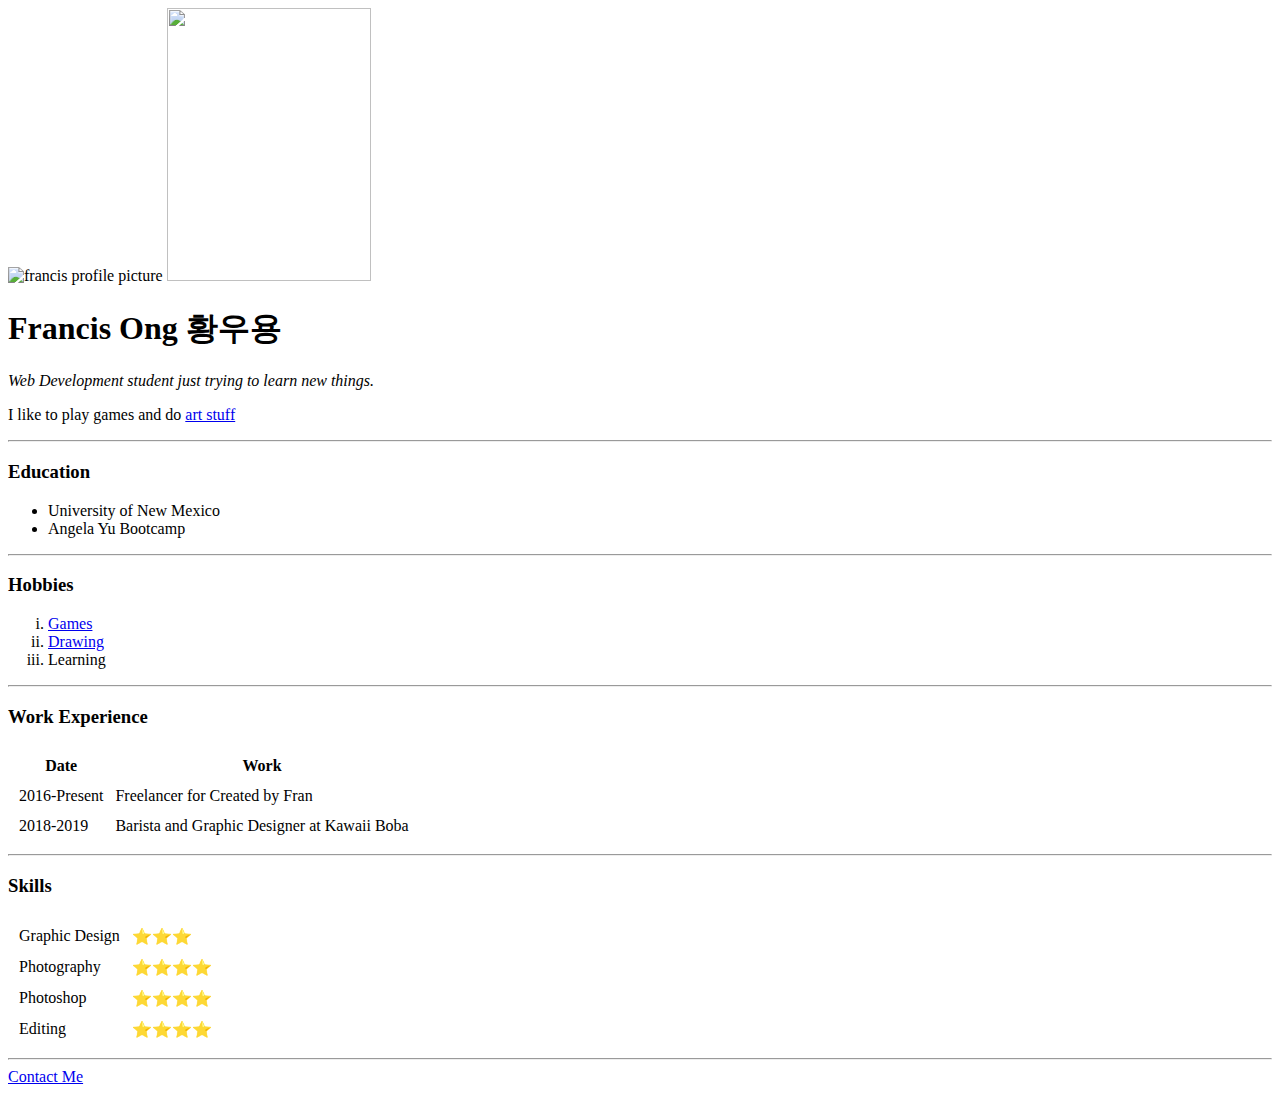
==== index.html @ 3cdf3fe7 "Add initial cv website files" ====
<!DOCTYPE html>
<html lang="en" dir="ltr">

<head>
  <meta charset="utf-8">
  <title>Francis' Personal Site</title>
</head>

<body>
  <img src="https://media.licdn.com/dms/image/C4E03AQEljh75WzNJ_A/profile-displayphoto-shrink_200_200/0?e=1571270400&v=beta&t=k0HCuBjV2ni6zEOAWD04mHC2sLGb5JE7aOyHhBaJ5NM" alt="francis profile picture">
  <img src="Character.png" width="204.8" height="273.2" alt="">
  <h1>Francis Ong 황우용</h1>
  <p><em>Web Development student just trying to learn new things.</em></p>
  <p>I like to play games and do <a href="https://www.createdbyfran.com/home">art stuff</a></p>
  <hr>
  <h3>Education</h3>
  <ul>
    <li>University of New Mexico</li>
    <li>Angela Yu Bootcamp</li>
  </ul>
  <hr>
  <h3>Hobbies</h3>
  <ol type="i">
    <li><a href="twitch.tv/honeydewuyu">Games</a></li>
    <li><a href="https://www.createdbyfran.com/instagram">Drawing</a></li>
    <li>Learning</li>
  </ol>
  <hr>
  <h3>Work Experience</h3>
  <table  cellspacing="10">
    <thead>
      <tr>
        <th>Date</th>
        <th>Work</th>
      </tr>
    </thead>
    <tbody>
      <tr>
        <td>2016-Present</td>
        <td>Freelancer for Created by Fran</td>
      </tr>
      <tr>
        <td>2018-2019</td>
        <td>Barista and Graphic Designer at Kawaii Boba</td>
      </tr>
    </tbody>
  </table>
  <hr>
  <h3>Skills</h3>
  <table cellspacing="10">
    <tr>
      <td>Graphic Design</td>
      <td>⭐⭐⭐</td>
    </tr>
    <tr>
      <td>Photography</td>
      <td>⭐⭐⭐⭐</td>
    </tr>
    <tr>
      <td>Photoshop</td>
      <td>⭐⭐⭐⭐</td>
    </tr>
    <tr>
      <td>Editing</td>
      <td>⭐⭐⭐⭐</td>
    </tr>
  </table>
  <hr>
  <a href="contact.html">Contact Me</a>
</body>

</html>
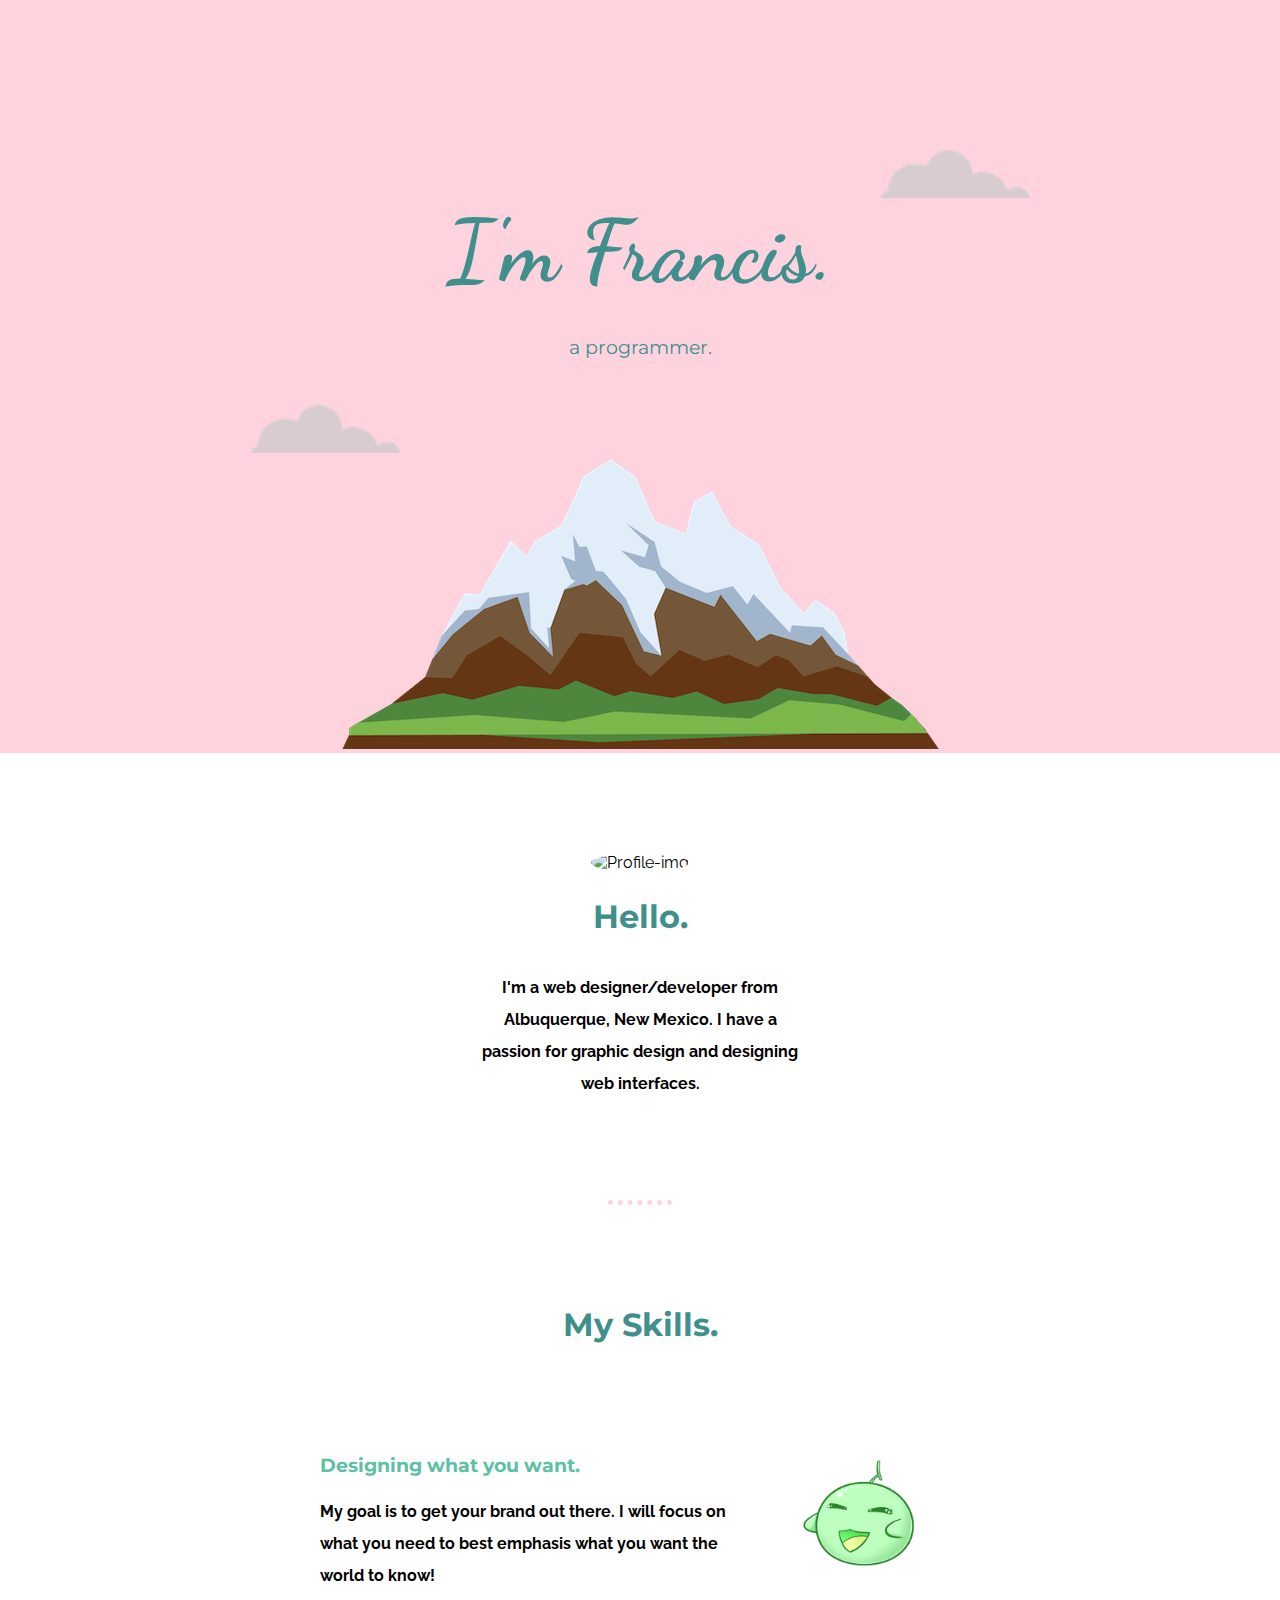
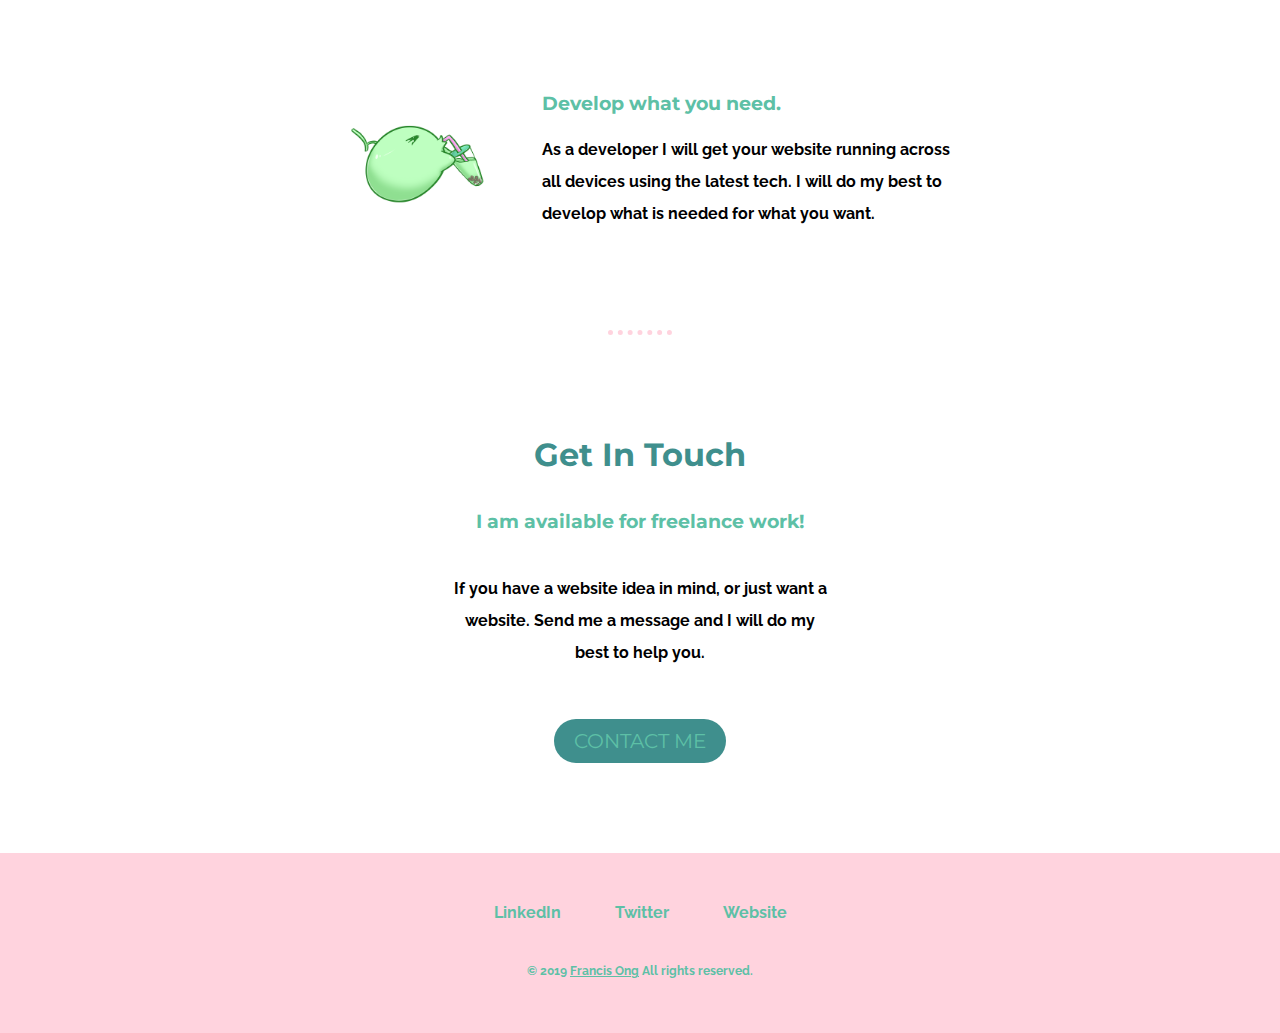
==== commit 26c2e836: "Add files via upload" ====
--- a/index.html
+++ b/index.html
@@ -3,70 +3,61 @@
 
 <head>
   <meta charset="utf-8">
-  <title>Francis' Personal Site</title>
+  <title>Francis Ong</title>
+  <link rel="stylesheet" href="css/styles.css">
+  <link rel="icon" href="images/favicon.ico">
+  <link href="https://fonts.googleapis.com/css?family=Dancing+Script|Montserrat|Raleway&display=swap" rel="stylesheet">
 </head>
 
 <body>
-  <img src="https://media.licdn.com/dms/image/C4E03AQEljh75WzNJ_A/profile-displayphoto-shrink_200_200/0?e=1571270400&v=beta&t=k0HCuBjV2ni6zEOAWD04mHC2sLGb5JE7aOyHhBaJ5NM" alt="francis profile picture">
-  <img src="Character.png" width="204.8" height="273.2" alt="">
-  <h1>Francis Ong 황우용</h1>
-  <p><em>Web Development student just trying to learn new things.</em></p>
-  <p>I like to play games and do <a href="https://www.createdbyfran.com/home">art stuff</a></p>
-  <hr>
-  <h3>Education</h3>
-  <ul>
-    <li>University of New Mexico</li>
-    <li>Angela Yu Bootcamp</li>
-  </ul>
-  <hr>
-  <h3>Hobbies</h3>
-  <ol type="i">
-    <li><a href="twitch.tv/honeydewuyu">Games</a></li>
-    <li><a href="https://www.createdbyfran.com/instagram">Drawing</a></li>
-    <li>Learning</li>
-  </ol>
-  <hr>
-  <h3>Work Experience</h3>
-  <table  cellspacing="10">
-    <thead>
-      <tr>
-        <th>Date</th>
-        <th>Work</th>
-      </tr>
-    </thead>
-    <tbody>
-      <tr>
-        <td>2016-Present</td>
-        <td>Freelancer for Created by Fran</td>
-      </tr>
-      <tr>
-        <td>2018-2019</td>
-        <td>Barista and Graphic Designer at Kawaii Boba</td>
-      </tr>
-    </tbody>
-  </table>
-  <hr>
-  <h3>Skills</h3>
-  <table cellspacing="10">
-    <tr>
-      <td>Graphic Design</td>
-      <td>⭐⭐⭐</td>
-    </tr>
-    <tr>
-      <td>Photography</td>
-      <td>⭐⭐⭐⭐</td>
-    </tr>
-    <tr>
-      <td>Photoshop</td>
-      <td>⭐⭐⭐⭐</td>
-    </tr>
-    <tr>
-      <td>Editing</td>
-      <td>⭐⭐⭐⭐</td>
-    </tr>
-  </table>
-  <hr>
-  <a href="contact.html">Contact Me</a>
+  <!--<div class="menu">
+    <img class="honeydewd" src="images/honeydewd.png" alt="honeydewd-img">
+    <h3>About</h3>
+    <h3>Works</h3>
+  </div>-->
+  <div class="top-container">
+    <img class="top-cloud" src="images/cloud.png" alt="cloud-img">
+    <h1>I'm Francis.</h1>
+    <h4>a programmer.</h4>
+    <img class="bottom-cloud" src="images/cloud.png" alt="cloud-img">
+    <img class="mountain" src="images/mountain.png" alt="mountain-img">
+  </div>
+  <div class="middle-container">
+    <div class="profile">
+      <img style="border-radius: 100%" src="https://media.licdn.com/dms/image/C4E03AQEljh75WzNJ_A/profile-displayphoto-shrink_200_200/0?e=1571270400&v=beta&t=k0HCuBjV2ni6zEOAWD04mHC2sLGb5JE7aOyHhBaJ5NM" alt="Profile-img">
+      <h2>Hello.</h2>
+      <p class="intro">I'm a web designer/developer from Albuquerque, New Mexico. I have a passion for graphic design and designing web interfaces.</p>
+    </div>
+    <hr>
+    <div class="skills">
+      <h2>My Skills.</h2>
+      <div class="skill-row">
+        <img class="honeydewd2-image" src="images/honeydewd2.png" alt="honeydewd-img">
+        <h3>Designing what you want.</h3>
+        <p>My goal is to get your brand out there. I will focus on what you need to best emphasis what you want the world to know!</p>
+      </div>
+      <div class="skill-row">
+        <img class="honeydewd-image" src="images/honeydewd.png" alt="honeydewd-img">
+        <h3>Develop what you need.</h3>
+        <p>As a developer I will get your website running across all devices using the latest tech. I will do my best to develop what is needed for what you want.</p>
+      </div>
+    </div>
+    <hr>
+    <div class="contact-me">
+      <h2>Get In Touch</h2>
+      <h3>I am available for freelance work!</h3>
+      <p class="contact-message">If you have a website idea in mind, or just want a website. Send me a message and I will do my best to help you.</p>
+      <a class="butn" href="mailto:createdbyfran@gmail.com">CONTACT ME</a>
+    </div>
+  </div>
+
+
+  <div class="bottom-container">
+    <a class="footer-link" href="https://www.linkedin.com/in/fraong/">LinkedIn</a>
+    <a class="footer-link" href="https://www.twitter.com/createdbyfran">Twitter</a>
+    <a class="footer-link" href="https://www.createdbyfran.com">Website</a>
+    <p class="copyright">© 2019 <a class="footer-home" href="index.html">Francis Ong</a> All rights reserved.</p>
+  </div>
 </body>
 
 </html>
--- a/css/styles.css
+++ b/css/styles.css
@@ -0,0 +1,153 @@
+body {
+  margin: 0;
+  text-align: center;
+  font-family: 'Raleway', sans-serif;
+}
+hr{
+  border: 0;
+  border-top: 5px dotted #ffd3de;
+  width: 5%;
+  margin: 100px auto;
+  clear: left;
+}
+h1 {
+  color: #3f8f8d;
+  font-family: 'Dancing Script', cursive;
+  font-size: 5.4rem;
+  margin: 100px auto 25px auto;
+}
+
+h2 {
+  color: #3f8f8d;
+  font-family: 'Montserrat', sans-serif;
+  font-size: 2rem;
+  margin-top: 25px;
+  padding-bottom: 10px;
+}
+
+h3 {
+  color: #5dc0a6;
+  font-family: 'Montserrat', sans-serif;
+  margin-top: 0;
+}
+
+h4 {
+  color: #3f8f8d;
+  font-family: 'Montserrat', sans-serif;
+  font-size: 1.2rem;
+  font-weight: normal;
+  line-height: 2;
+  margin-top: 0;
+}
+
+p{
+  line-height: 2;
+  font-weight: bold;
+}
+
+a:hover {
+  color: #377573;
+}
+
+/***************************CLASS SECLECTOR****************************/
+.menu {
+  background-color: #ffd3de;
+  position: fixed;
+}
+
+.top-container {
+  background-color: #ffd3de;
+  padding-top: 100px;
+  padding-bottom: 0;
+  position: relative;
+}
+
+.middle-container {
+margin: 100px 0;
+}
+.intro{
+  width: 25%;
+  margin: auto;
+}
+.skill-row{
+  margin: 100px auto 100px auto;
+  width: 50%;
+  text-align: left;
+}
+.honeydewd {
+  width: 25%;
+  height: auto;
+  position: relative;
+}
+
+.top-cloud {
+  position: absolute;
+  top: 150px;
+  right: 250px;
+}
+
+.bottom-cloud {
+  position: absolute;
+  left: 250px;
+  bottom: 300px;
+}
+.mountain{
+  position: relative;
+  margin-bottom: 0;
+}
+.honeydewd-image{
+  width: 30%;
+  height: auto;
+  margin-right: 30px;
+  float: left;
+}
+.honeydewd2-image{
+  width: 30%;
+  height: auto;
+  float: right;
+  margin-left: 30px;
+}
+.contact-message{
+  width: 30%;
+  margin: 40px auto 60px;
+}
+.butn {
+  -webkit-border-radius: 28;
+  -moz-border-radius: 28;
+  border-radius: 28px;
+  font-family: 'Montserrat', sans-serif;
+  color: #5dc0a6;
+  font-size: 20px;
+  background: #3f8f8d;
+  padding: 10px 20px 10px 20px;
+  text-decoration: none;
+}
+
+.butn:hover {
+  background: #377573;
+  text-decoration: none;
+}
+
+.bottom-container {
+  background-color: #ffd3de;
+  padding-top: 50px;
+  margin-bottom: 0;
+
+}
+.footer-link{
+  color: #5dc0a6;
+  font-weight: bold;
+  margin-left: 25px;
+  margin-right: 25px;
+  text-decoration: none;
+}
+.footer-home{
+  color: #5dc0a6;
+}
+.copyright{
+  color: #5dc0a6;
+  font-size: 75%;
+  margin-bottom: 0;
+  padding-top: 25px;
+  padding-bottom: 50px;
+}
